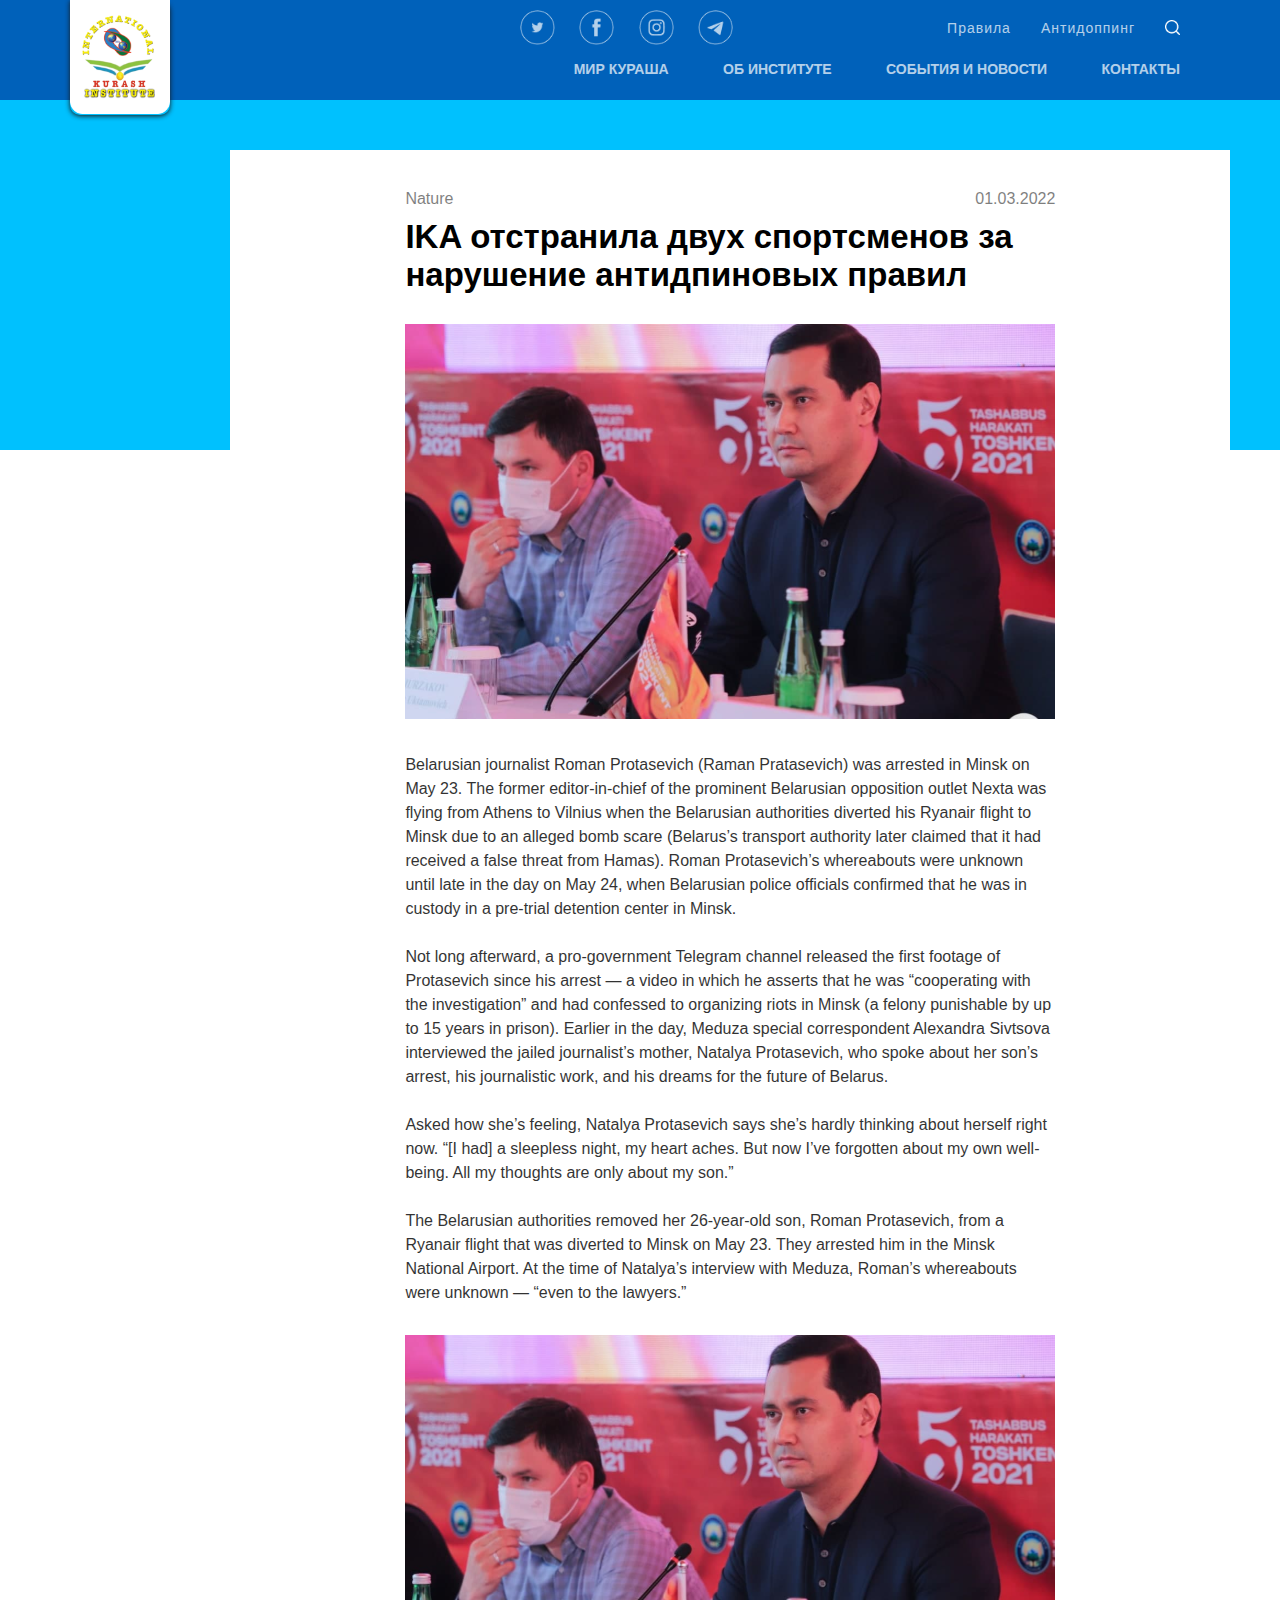
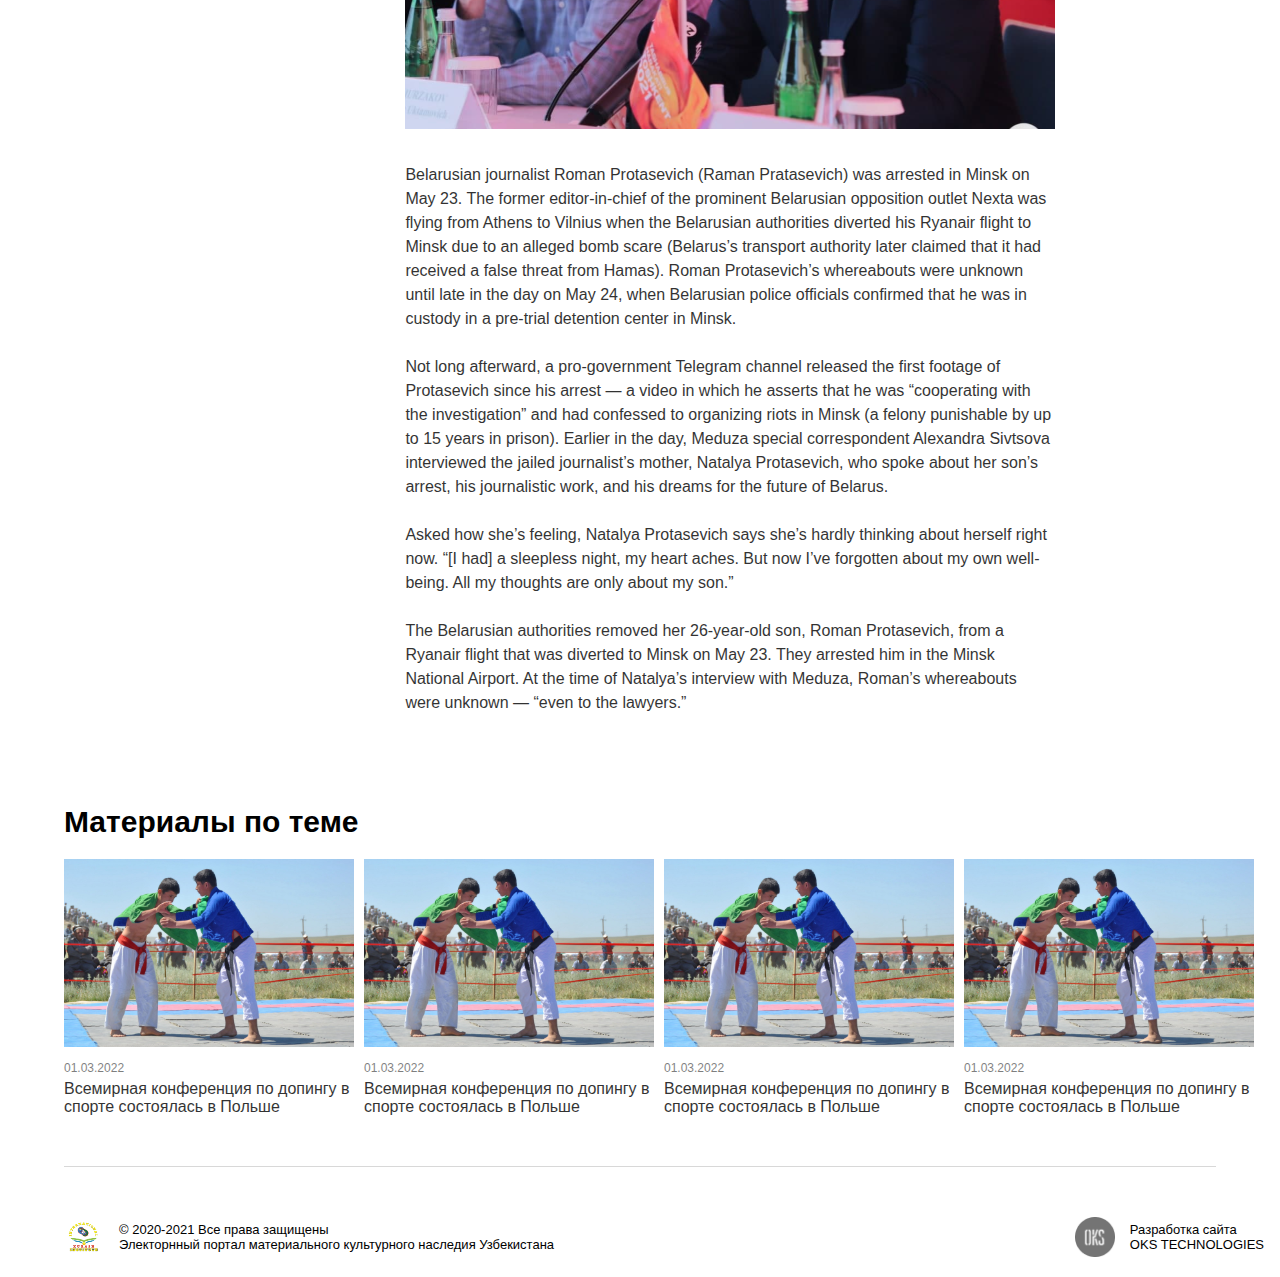
==== second-page.html @ 35364287 "Tayyor" ====
<!DOCTYPE html>
<html lang="en">
  <head>
    <meta charset="UTF-8" />
    <meta http-equiv="X-UA-Compatible" content="IE=edge" />
    <meta name="viewport" content="width=device-width, initial-scale=1.0" />
    <link rel="stylesheet" href="./css/main-style.css" />
    <link rel="stylesheet" href="./css/second-page-style.css" />
    <title>Kurash Second page</title>
  </head>
  <body>
    <header>
      <div class="header-section">
        <div class="header-logo">
          <a href="./index.html">
            <img src="./images/Logo.png" alt="Logo" />
          </a>
        </div>
        <div class="header-socials">
          <a href="#"><img src="./images/Icon-1.png" alt="Twitter" /></a>
          <a href="#"><img src="./images/Icon-2.png" alt="Facebook" /></a>
          <a href="#"><img src="./images/Icon-3.png" alt="Instagram" /></a>
          <a href="#"><img src="./images/Icon-4.png" alt="Telegram" /></a>
        </div>
        <div class="header-rules">
          <div class="first-rule">
            <h4>Правила</h4>
          </div>
          <div class="second-rule">
            <h4>Антидоппинг</h4>
          </div>
          <div class="place-for__finder">
            <img src="./images/Search-icon.png" alt="Search icon">
          </div>
        </div>
        <div class="header-menu">
          <a href="./index.html">МИР КУРАША</a>
          <a href="./second-page.html">ОБ ИНСТИТУТЕ</a>
          <a href="./third-page.html">СОБЫТИЯ И НОВОСТИ</a>
          <a href="./fourth-page.html">КОНТАКТЫ</a>
        </div>
      </div>
      <div class="for-background"></div>
    </header>

    <section class="main-section">
      <div class="main-content">
        <div class="content-date">
          <p>Nature</p>
          <p>01.03.2022</p>
        </div>
        <div class="content-title">
          <h2>
            IKA отстранила двух спортсменов за нарушение антидпиновых правил
          </h2>
        </div>
        <div class="content-image">
          <img src="./images/Image-6(page-2).svg" alt="Page 2" />
        </div>
        <div class="content-text">
          <p>
            Belarusian journalist Roman Protasevich (Raman Pratasevich) was
            arrested in Minsk on May 23. The former editor-in-chief of the
            prominent Belarusian opposition outlet Nexta was flying from Athens
            to Vilnius when the Belarusian authorities diverted his Ryanair
            flight to Minsk due to an alleged bomb scare (Belarus’s transport
            authority later claimed that it had received a false threat from
            Hamas). Roman Protasevich’s whereabouts were unknown until late in
            the day on May 24, when Belarusian police officials confirmed that
            he was in custody in a pre-trial detention center in Minsk.
          </p> <br>
          <p>
            Not long afterward, a pro-government Telegram channel released the
            first footage of Protasevich since his arrest — a video in which he
            asserts that he was “cooperating with the investigation” and had
            confessed to organizing riots in Minsk (a felony punishable by up to
            15 years in prison). Earlier in the day, Meduza special
            correspondent Alexandra Sivtsova interviewed the jailed journalist’s
            mother, Natalya Protasevich, who spoke about her son’s arrest, his
            journalistic work, and his dreams for the future of Belarus.
          </p> <br>
          <p>
            Asked how she’s feeling, Natalya Protasevich says she’s hardly
            thinking about herself right now. “[I had] a sleepless night, my
            heart aches. But now I’ve forgotten about my own well-being. All my
            thoughts are only about my son.”
          </p> <br>
          <p>
            The Belarusian authorities removed her 26-year-old son, Roman
            Protasevich, from a Ryanair flight that was diverted to Minsk on May
            23. They arrested him in the Minsk National Airport. At the time of
            Natalya’s interview with Meduza, Roman’s whereabouts were unknown —
            “even to the lawyers.”
          </p>
        </div>
      </div>
      <div class="main-content">
        <div class="content-image">
          <img src="./images/Image-6(page-2).svg" alt="Page 2" />
        </div>
        <div class="content-text">
          <p>
            Belarusian journalist Roman Protasevich (Raman Pratasevich) was
            arrested in Minsk on May 23. The former editor-in-chief of the
            prominent Belarusian opposition outlet Nexta was flying from Athens
            to Vilnius when the Belarusian authorities diverted his Ryanair
            flight to Minsk due to an alleged bomb scare (Belarus’s transport
            authority later claimed that it had received a false threat from
            Hamas). Roman Protasevich’s whereabouts were unknown until late in
            the day on May 24, when Belarusian police officials confirmed that
            he was in custody in a pre-trial detention center in Minsk.
          </p> <br>
          <p>
            Not long afterward, a pro-government Telegram channel released the
            first footage of Protasevich since his arrest — a video in which he
            asserts that he was “cooperating with the investigation” and had
            confessed to organizing riots in Minsk (a felony punishable by up to
            15 years in prison). Earlier in the day, Meduza special
            correspondent Alexandra Sivtsova interviewed the jailed journalist’s
            mother, Natalya Protasevich, who spoke about her son’s arrest, his
            journalistic work, and his dreams for the future of Belarus.
          </p> <br>
          <p>
            Asked how she’s feeling, Natalya Protasevich says she’s hardly
            thinking about herself right now. “[I had] a sleepless night, my
            heart aches. But now I’ve forgotten about my own well-being. All my
            thoughts are only about my son.”
          </p> <br>
          <p>
            The Belarusian authorities removed her 26-year-old son, Roman
            Protasevich, from a Ryanair flight that was diverted to Minsk on May
            23. They arrested him in the Minsk National Airport. At the time of
            Natalya’s interview with Meduza, Roman’s whereabouts were unknown —
            “even to the lawyers.”
          </p>
        </div>
      </div>
    </section>

    <div class="middle-section">
      <h3>Материалы по теме</h3>
      <div class="section-items">
        <div class="section-item">
          <img src="./images/Image-7(page-2).svg" alt="Page2" />
          <p class="section-item-date">01.03.2022</p>
          <p class="section-item-title">
            <a href="#">Всемирная конференция по допингу в спорте состоялась в Польше</a>
          </p>
        </div>

        <div class="section-item">
          <img src="./images/Image-7(page-2).svg" alt="Page2" />
          <p class="section-item-date">01.03.2022</p>
          <p class="section-item-title">
            <a href="#">Всемирная конференция по допингу в спорте состоялась в Польше</a>
          </p>
        </div>  

        <div class="section-item">
          <img src="./images/Image-7(page-2).svg" alt="Page2" />
          <p class="section-item-date">01.03.2022</p>
          <p class="section-item-title">
            <a href="#">Всемирная конференция по допингу в спорте состоялась в Польше</a>
          </p>
        </div>

        <div class="section-item">
          <img src="./images/Image-7(page-2).svg" alt="Page2" />
          <p class="section-item-date">01.03.2022</p>
          <p class="section-item-title">
            <a href="#">Всемирная конференция по допингу в спорте состоялась в Польше</a>
          </p>
        </div>
    </div>

    <div class="border-bottom"></div>

    <div class="section-footer">
        <div class="footer-logo">
          <a href="./index.html">
            <img src="./images/Logo.png" alt="Logo">
            <p>© 2020-2021 Все права защищены <br> Электорнный портал материального культурного наследия Узбекистана</p>
          </a>
        </div>
        <div class="footer-logo">
          <a href="https://oks.uz/">
            <img src="./images/OKS-logo.png" alt="Logo">
            <p>Разработка сайта <br> OKS TECHNOLOGIES</p>
          </a>
        </div>
      </div>


  </body>
</html>
---- css/main-style.css ----
* {
  margin: 0;
  padding: 0;
  box-sizing: border-box;
}

body {
  font-family: "Roboto", sans-serif;
  background-color: rgba(240, 240, 240, 0.548);
}

a {
  color: #fff;
  text-decoration: none;
  font-weight: 100;
}

img{
  transition: all 0.3s ease;  
}

/* Header section styles */



.header-section .header-logo {
  width: 100px;
  height: 150px;
  margin-left: 70px;
  border-radius: 0 10px 10px 10px;
  transition: all 0.3s ease-in-out;
}

.header-logo img {
  width: 100%;
}

.header-section .header-socials {
  position: absolute;
  top: 10px;
  left: 520px;
}

.header-socials a{
  width: 35px;
  height: 35px;
}

.header-socials img{
  width: 35px;
  height: 35px;
  opacity: 0.7;
}

.header-section .header-socials img:hover{
  opacity: 1;
  box-shadow: 0 5px 20px rgb(24, 24, 24);
}

.header-socials img {
  width: 35px;
  margin-right: 20px;
  border-radius: 50%;
  color: red;
}

.header-rules {
  display: flex;
  position: absolute;
  right: 100px;
  top: 20px;
}

.header-rules h4 {
  color: #fff;
  margin-right: 30px;
  font-weight: 300;
  font-size: 14px;
  opacity: 0.7;
  cursor: pointer;
  transition: all 0.3s ease;
  letter-spacing: 1px;
}

.header-rules h4:hover{
  opacity: 1;
  text-shadow: 5px 6px 10px rgba(0,0,0,0.8);
}

.header-rules p {
  position: absolute;
  opacity: 0;
}

.place-for__finder img{
  width: 15px;
  cursor: pointer;
}

.place-for__finder img:hover{
  box-shadow: 0 5px 20px rgb(24, 24, 24);;
}

.header-menu {
  position: absolute;
  right: 50px;
  top: 60px;
}

.header-menu a {
  margin-right: 50px;
  font-size: 14px;
  font-weight: 600;
  opacity: 0.7;
  transition: all 0.3s ease;
}

.header-menu a:hover{
  opacity: 1;
  text-shadow: 5px 6px 10px rgba(0,0,0,0.8);
}



/* SECTION FOOTER */
.section-footer{
  width: 1200px;
  margin: 20px auto;
  display: flex;
  justify-content: space-between;
}

.footer-logo,
.footer-logo a{
  display: flex;
  align-items: center;
}

.footer-logo img{
  width: 40px;
  height: 40px;
  margin-right: 15px;
}

.footer-logo p,
.footer-logo a{
  font-size: 13px;
  color: black;
  font-weight: 400;
}
---- css/second-page-style.css ----
body {
  background-color: #fff;
}

.header-section {
  height: 100px;
  background-color: #0061ba;
}

.for-background {
  width: 100%;
  height: 350px;
  background-color: #00c1fe;
  /* z-index: -1; */
}

.header-section .header-logo{
  position: relative;
  height: 115px;
  box-shadow: 0 1px 5px rgb(24, 24, 24);
  /* z-index: 50; */
}

.header-section .header-logo:hover{
  box-shadow: 0 5px 10px rgb(24, 24, 24);
}

.header-socials {
  position: absolute;
}


.main-section {
  width: 1000px;
  margin-top: -300px;
  background-color: #fff;
  margin-left: 18%;
  padding: 40px 0;
}

.main-content {
  width: 650px;
  margin: 0 175px;
}

.main-content img {
  width: 650px;
}

.content-date {
  display: flex;
  justify-content: space-between;
  margin-bottom: 10px;
}

.content-date p{
  opacity: 0.5;
}

.content-title {
  font-size: 22px;
  margin-bottom: 30px;
}

.content-image {
  margin-bottom: 30px;
}

.content-text {
  font-size: 16px;
  line-height: 1.5;
  font-weight: 100;
  margin-bottom: 30px;
}

.content-text p{
  opacity: 0.8;
}

.middle-section {
  width: 90%;
  margin: 20px auto;
}

.middle-section h3 {
  font-size: 30px;
  margin-bottom: 20px;
}

.section-items {
  display: grid;
  grid-template-columns: repeat(4, auto);
}

.section-item {
  width: 300px;
}

.section-item img {
  width: 290px;
}

.section-item .section-item-date {
  font-size: 12px;
  margin: 10px 0 5px;
  opacity: 0.5;
}

.section-item-title a{
  color: black;
  width: 80%;
  font-weight: 500;
  opacity: 0.8;
}

.section-item-title a:hover{
  color: blue;
}

.border-bottom{
    margin-top: 50px;
    border-bottom: 1px solid rgb(216, 216, 216);
}

.section-footer {
  margin-top: 50px;
}
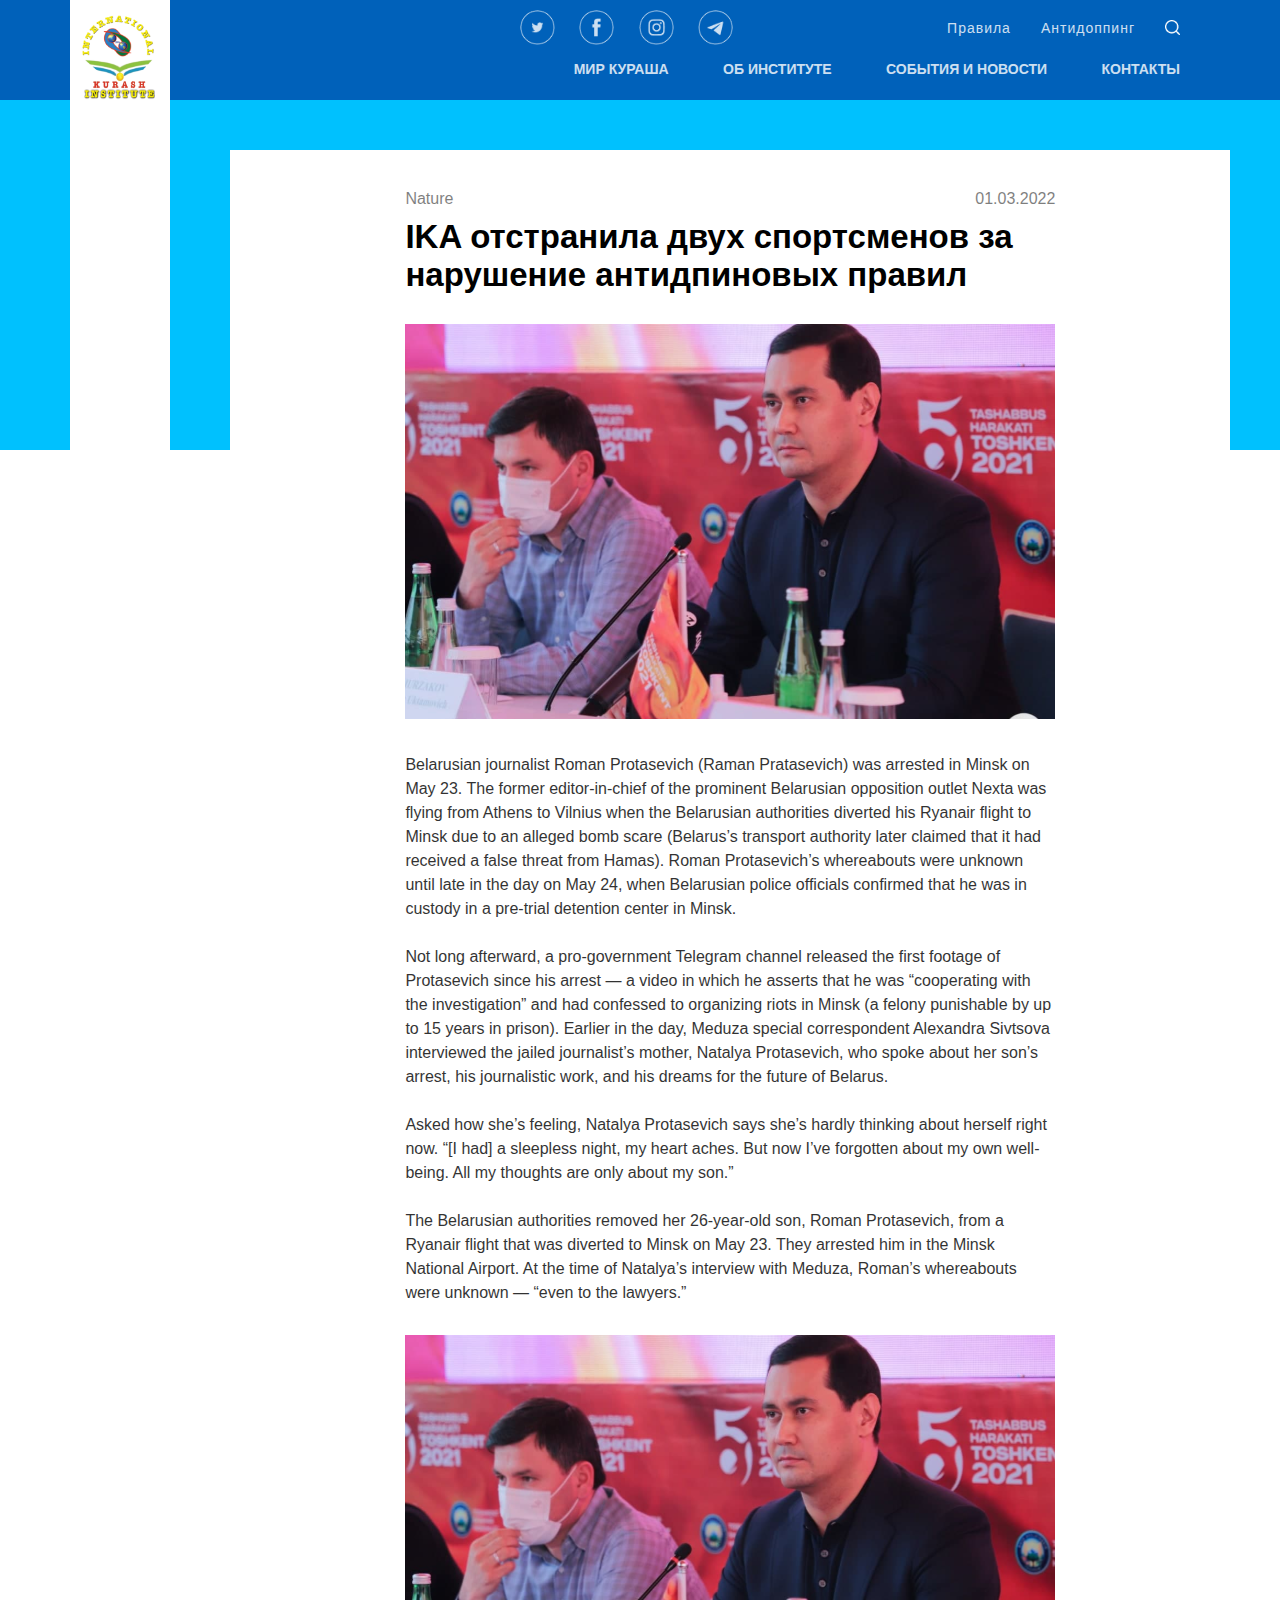
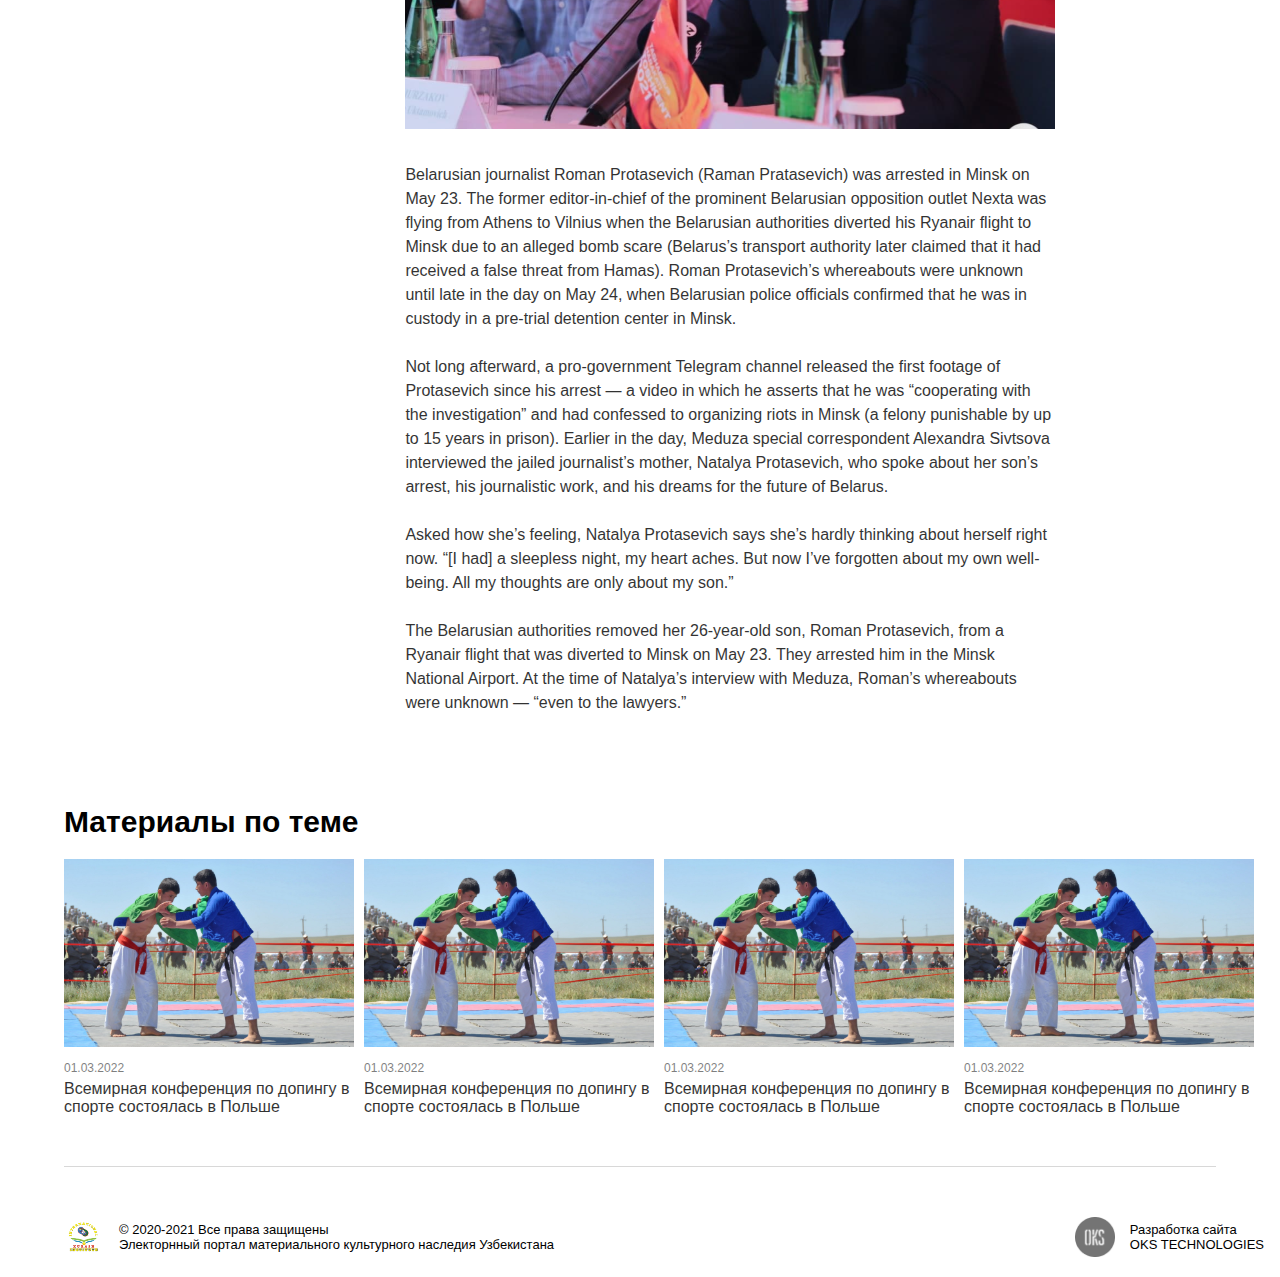
==== commit 42926866: "Kurasg is done" ====
--- a/second-page.html
+++ b/second-page.html
@@ -13,7 +13,8 @@
       <div class="header-section">
         <div class="header-logo">
           <a href="./index.html">
-            <img src="./images/Logo.png" alt="Logo" />
+            <img class="logo-image" src="./images/Logo.png" alt="Logo" />
+            <img class="white-background" src="./images/White-background.png" alt="1">
           </a>
         </div>
         <div class="header-socials">
--- a/css/main-style.css
+++ b/css/main-style.css
@@ -5,7 +5,7 @@
 }
 
 body {
-  font-family: "Roboto", sans-serif;
+  font-family: "Manrope", sans-serif;
   background-color: rgba(240, 240, 240, 0.548);
 }
 
@@ -13,6 +13,7 @@
   color: #fff;
   text-decoration: none;
   font-weight: 100;
+  transition: all 0.2s ease;
 }
 
 img{
@@ -27,7 +28,7 @@
   width: 100px;
   height: 150px;
   margin-left: 70px;
-  border-radius: 0 10px 10px 10px;
+  border-radius: 0 0 15px 15px;
   transition: all 0.3s ease-in-out;
 }
 
@@ -49,12 +50,12 @@
 .header-socials img{
   width: 35px;
   height: 35px;
-  opacity: 0.7;
+  opacity: 0.8;
 }
 
 .header-section .header-socials img:hover{
   opacity: 1;
-  box-shadow: 0 5px 20px rgb(24, 24, 24);
+  box-shadow: 0 1px 5px rgb(190, 189, 189);
 }
 
 .header-socials img {
@@ -76,7 +77,7 @@
   margin-right: 30px;
   font-weight: 300;
   font-size: 14px;
-  opacity: 0.7;
+  opacity: 0.8;
   cursor: pointer;
   transition: all 0.3s ease;
   letter-spacing: 1px;
@@ -111,7 +112,7 @@
   margin-right: 50px;
   font-size: 14px;
   font-weight: 600;
-  opacity: 0.7;
+  opacity: 0.8;
   transition: all 0.3s ease;
 }
 
--- a/css/second-page-style.css
+++ b/css/second-page-style.css
@@ -14,15 +14,22 @@
   /* z-index: -1; */
 }
 
-.header-section .header-logo{
+.header-logo .logo-image{
   position: relative;
   height: 115px;
-  box-shadow: 0 1px 5px rgb(24, 24, 24);
-  /* z-index: 50; */
+  border-radius: 0 0 15px 15px;
+  /* box-shadow: 0 1px 5px rgb(24, 24, 24); */
+  /* box-shadow: rgba(17, 17, 26, 0.05) 0px 4px 16px, rgba(17, 17, 26, 0.05) 0px 8px 32px; */
 }
+
 
 .header-section .header-logo:hover{
   box-shadow: 0 5px 10px rgb(24, 24, 24);
+}
+
+.white-background{
+  margin-top: -50px;
+  z-index: -1;
 }
 
 .header-socials {
